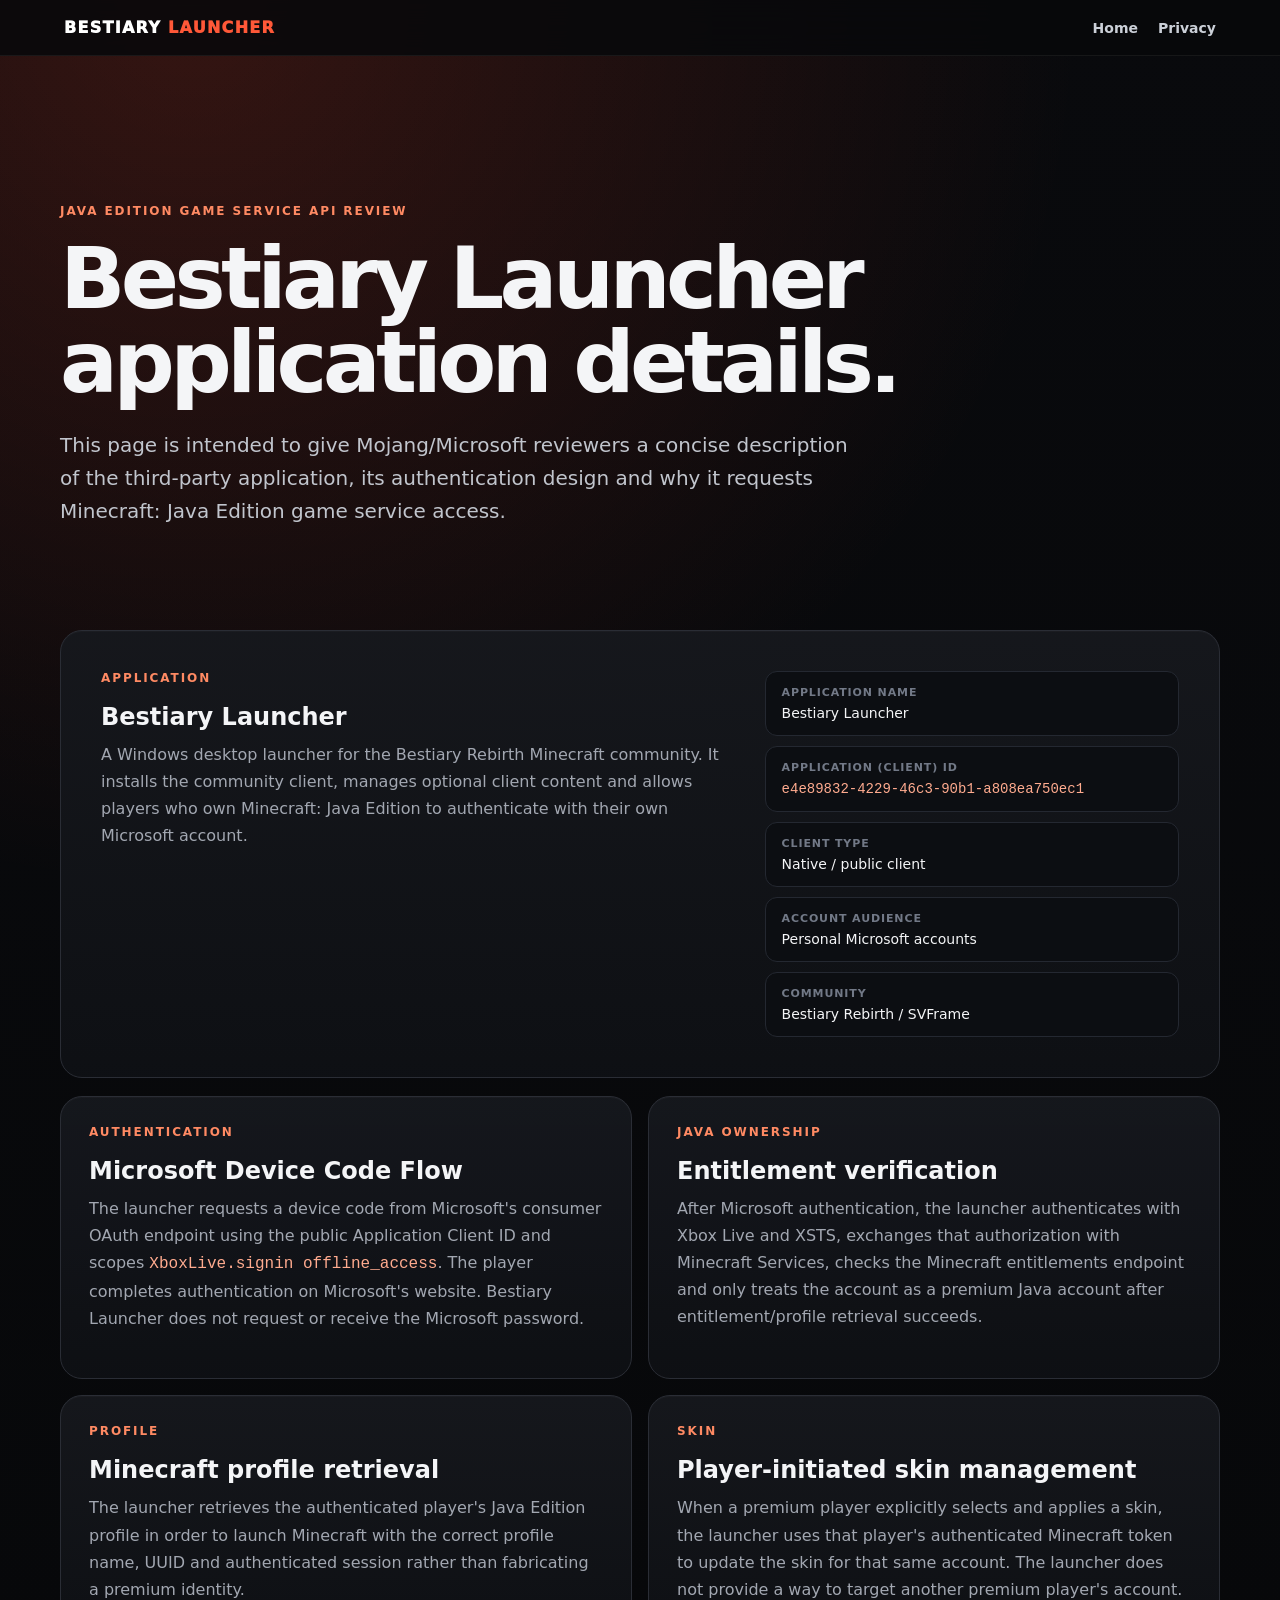
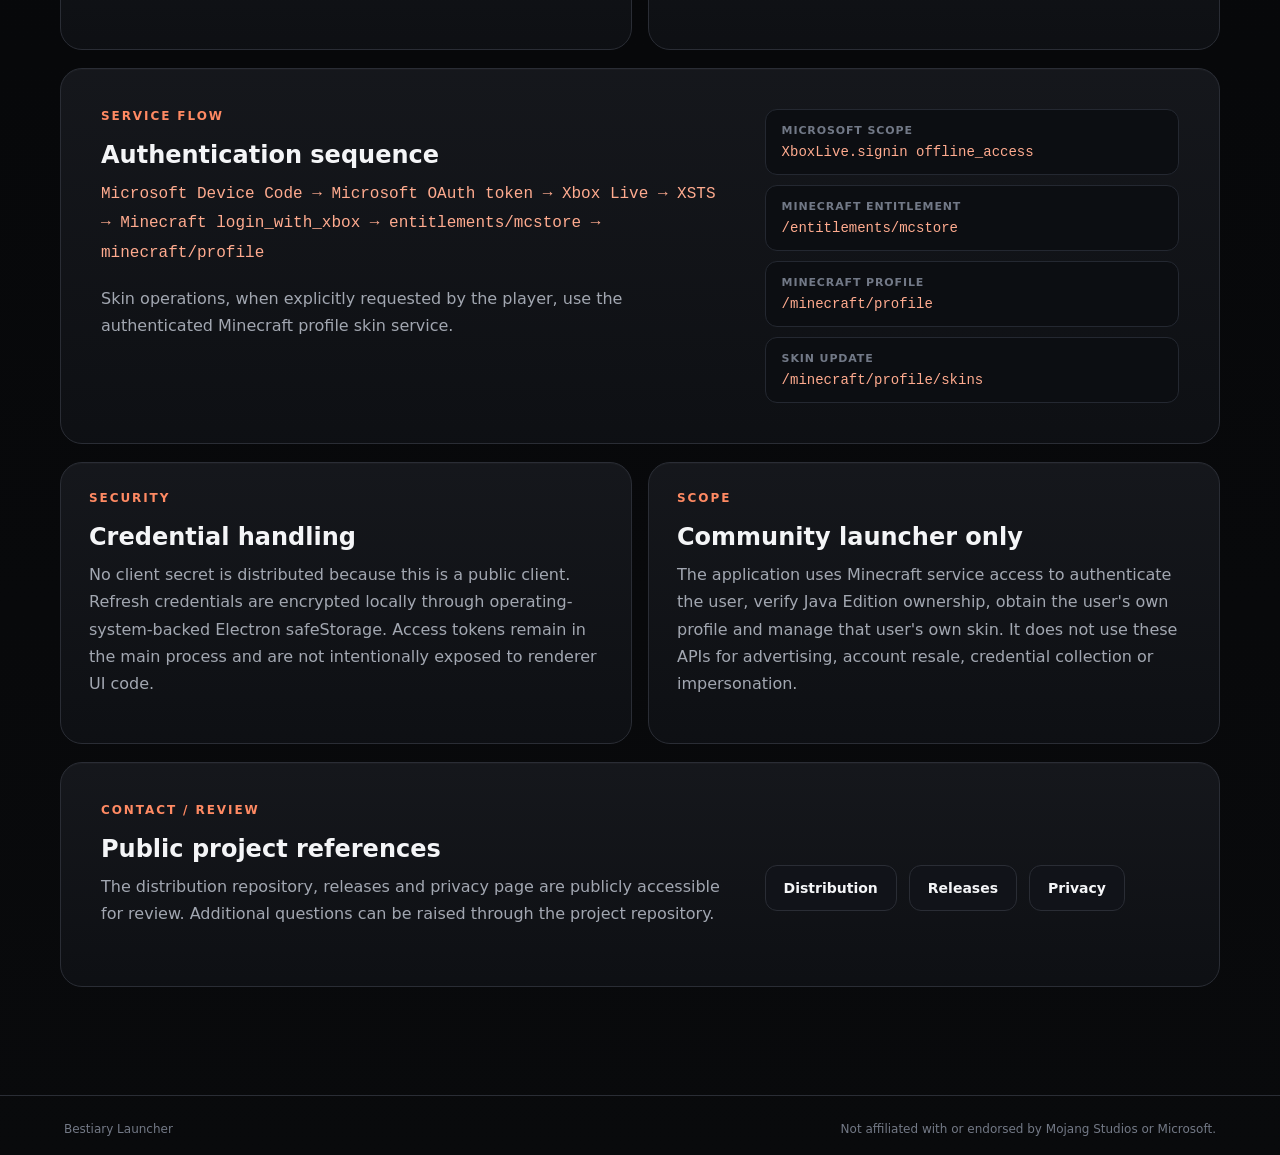
==== site/app-review.html @ 45467ce2 "Add Minecraft Java API review details" ====
<!doctype html>
<html lang="en">
<head><meta charset="utf-8"/><meta name="viewport" content="width=device-width,initial-scale=1"/><title>Java Edition API Review · Bestiary Launcher</title><link rel="stylesheet" href="styles.css"/></head>
<body>
<header class="nav"><a class="brand" href="./">BESTIARY <span>LAUNCHER</span></a><nav><a href="index.html">Home</a><a href="privacy.html">Privacy</a></nav></header>
<main>
<section class="hero"><div class="eyebrow">JAVA EDITION GAME SERVICE API REVIEW</div><h1>Bestiary Launcher application details.</h1><p class="lead">This page is intended to give Mojang/Microsoft reviewers a concise description of the third-party application, its authentication design and why it requests Minecraft: Java Edition game service access.</p></section>
<section class="panel"><div><div class="eyebrow">APPLICATION</div><h2>Bestiary Launcher</h2><p>A Windows desktop launcher for the Bestiary Rebirth Minecraft community. It installs the community client, manages optional client content and allows players who own Minecraft: Java Edition to authenticate with their own Microsoft account.</p></div><dl class="facts"><div><dt>Application name</dt><dd>Bestiary Launcher</dd></div><div><dt>Application (client) ID</dt><dd><code>e4e89832-4229-46c3-90b1-a808ea750ec1</code></dd></div><div><dt>Client type</dt><dd>Native / public client</dd></div><div><dt>Account audience</dt><dd>Personal Microsoft accounts</dd></div><div><dt>Community</dt><dd>Bestiary Rebirth / SVFrame</dd></div></dl></section>
<section class="grid two">
<article class="card"><div class="eyebrow">AUTHENTICATION</div><h2>Microsoft Device Code Flow</h2><p>The launcher requests a device code from Microsoft's consumer OAuth endpoint using the public Application Client ID and scopes <code>XboxLive.signin offline_access</code>. The player completes authentication on Microsoft's website. Bestiary Launcher does not request or receive the Microsoft password.</p></article>
<article class="card"><div class="eyebrow">JAVA OWNERSHIP</div><h2>Entitlement verification</h2><p>After Microsoft authentication, the launcher authenticates with Xbox Live and XSTS, exchanges that authorization with Minecraft Services, checks the Minecraft entitlements endpoint and only treats the account as a premium Java account after entitlement/profile retrieval succeeds.</p></article>
<article class="card"><div class="eyebrow">PROFILE</div><h2>Minecraft profile retrieval</h2><p>The launcher retrieves the authenticated player's Java Edition profile in order to launch Minecraft with the correct profile name, UUID and authenticated session rather than fabricating a premium identity.</p></article>
<article class="card"><div class="eyebrow">SKIN</div><h2>Player-initiated skin management</h2><p>When a premium player explicitly selects and applies a skin, the launcher uses that player's authenticated Minecraft token to update the skin for that same account. The launcher does not provide a way to target another premium player's account.</p></article>
</section>
<section class="panel"><div><div class="eyebrow">SERVICE FLOW</div><h2>Authentication sequence</h2><p><code>Microsoft Device Code → Microsoft OAuth token → Xbox Live → XSTS → Minecraft login_with_xbox → entitlements/mcstore → minecraft/profile</code></p><p>Skin operations, when explicitly requested by the player, use the authenticated Minecraft profile skin service.</p></div><dl class="facts"><div><dt>Microsoft scope</dt><dd><code>XboxLive.signin offline_access</code></dd></div><div><dt>Minecraft entitlement</dt><dd><code>/entitlements/mcstore</code></dd></div><div><dt>Minecraft profile</dt><dd><code>/minecraft/profile</code></dd></div><div><dt>Skin update</dt><dd><code>/minecraft/profile/skins</code></dd></div></dl></section>
<section class="grid two">
<article class="card"><div class="eyebrow">SECURITY</div><h2>Credential handling</h2><p>No client secret is distributed because this is a public client. Refresh credentials are encrypted locally through operating-system-backed Electron safeStorage. Access tokens remain in the main process and are not intentionally exposed to renderer UI code.</p></article>
<article class="card"><div class="eyebrow">SCOPE</div><h2>Community launcher only</h2><p>The application uses Minecraft service access to authenticate the user, verify Java Edition ownership, obtain the user's own profile and manage that user's own skin. It does not use these APIs for advertising, account resale, credential collection or impersonation.</p></article>
</section>
<section class="panel compact"><div><div class="eyebrow">CONTACT / REVIEW</div><h2>Public project references</h2><p>The distribution repository, releases and privacy page are publicly accessible for review. Additional questions can be raised through the project repository.</p></div><div class="hero-actions"><a class="secondary" href="https://github.com/aristheg201/bestiary-distribution">Distribution</a><a class="secondary" href="https://github.com/aristheg201/codespaces-blank/releases">Releases</a><a class="secondary" href="privacy.html">Privacy</a></div></section>
</main>
<footer><span>Bestiary Launcher</span><span>Not affiliated with or endorsed by Mojang Studios or Microsoft.</span></footer>
</body></html>
---- site/styles.css ----
:root{color-scheme:dark;--bg:#08090b;--panel:#111318;--panel2:#17191f;--text:#f4f5f7;--muted:#a2a7b1;--line:#2a2d35;--accent:#ff5838;--accent2:#ff8a63;--blue:#7ba2ff;font-family:Inter,ui-sans-serif,system-ui,-apple-system,BlinkMacSystemFont,"Segoe UI",sans-serif}*{box-sizing:border-box}html{scroll-behavior:smooth}body{margin:0;background:radial-gradient(circle at 15% 0%,rgba(255,70,40,.18),transparent 30%),linear-gradient(180deg,#090a0d,#07080a 60%,#090a0c);color:var(--text);min-height:100vh}.nav{position:sticky;top:0;z-index:5;display:flex;justify-content:space-between;align-items:center;padding:18px clamp(20px,5vw,72px);background:rgba(8,9,11,.86);backdrop-filter:blur(18px);border-bottom:1px solid rgba(255,255,255,.06)}.brand{font-weight:1000;letter-spacing:.08em;color:#fff;text-decoration:none}.brand span{color:var(--accent)}nav{display:flex;gap:20px}nav a,.card a{color:#cbd0d8;text-decoration:none;font-weight:700;font-size:14px}nav a:hover,.card a:hover{color:#fff}main{width:min(1160px,calc(100% - 36px));margin:0 auto;padding:72px 0 90px}.hero{padding:76px 0 64px;max-width:880px}.eyebrow{color:var(--accent2);font-size:12px;font-weight:900;letter-spacing:.16em;text-transform:uppercase}.hero h1{font-size:clamp(44px,7vw,86px);line-height:.98;margin:18px 0 24px;letter-spacing:-.055em}.lead{font-size:20px;line-height:1.65;color:#c1c5cd;max-width:800px}.hero-actions{display:flex;gap:12px;flex-wrap:wrap;margin-top:28px}.primary,.secondary{display:inline-flex;align-items:center;justify-content:center;min-height:46px;padding:0 18px;border-radius:12px;text-decoration:none;font-weight:900;font-size:14px}.primary{background:linear-gradient(135deg,var(--accent),#ff784e);color:#fff;box-shadow:0 12px 32px rgba(255,74,45,.22)}.secondary{border:1px solid var(--line);background:#111319;color:#f4f5f7}.notice{margin-top:28px;color:#858a95;font-size:13px}.grid{display:grid;gap:16px;margin:18px 0}.grid.three{grid-template-columns:repeat(3,minmax(0,1fr))}.grid.two{grid-template-columns:repeat(2,minmax(0,1fr))}.card,.panel{background:linear-gradient(180deg,rgba(22,24,29,.94),rgba(14,16,20,.96));border:1px solid var(--line);border-radius:22px;box-shadow:inset 0 1px 0 rgba(255,255,255,.025)}.card{padding:28px}.card>span{display:inline-flex;width:34px;height:34px;align-items:center;justify-content:center;background:rgba(255,88,56,.12);color:var(--accent2);border-radius:10px;font-size:12px;font-weight:900}.card h2,.panel h2{margin:18px 0 10px;font-size:24px}.card p,.panel p{color:var(--muted);line-height:1.7;margin:0 0 18px}.panel{display:grid;grid-template-columns:1.2fr .8fr;gap:42px;padding:40px;margin:18px 0}.panel.compact{align-items:center}.facts{margin:0;display:grid;gap:10px}.facts>div{padding:14px 16px;background:#0c0e12;border:1px solid #242831;border-radius:12px}.facts dt{color:#727987;font-size:11px;font-weight:900;text-transform:uppercase;letter-spacing:.08em}.facts dd{margin:6px 0 0;font-size:14px;word-break:break-word}code{color:#ffab8f;font-family:"SFMono-Regular",Consolas,monospace}footer{display:flex;justify-content:space-between;gap:20px;padding:26px clamp(20px,5vw,72px);border-top:1px solid var(--line);color:#737986;font-size:12px}@media(max-width:850px){nav{display:none}.grid.three,.grid.two,.panel{grid-template-columns:1fr}.panel{padding:28px}.hero{padding-top:42px}.hero h1{font-size:48px}footer{flex-direction:column}}
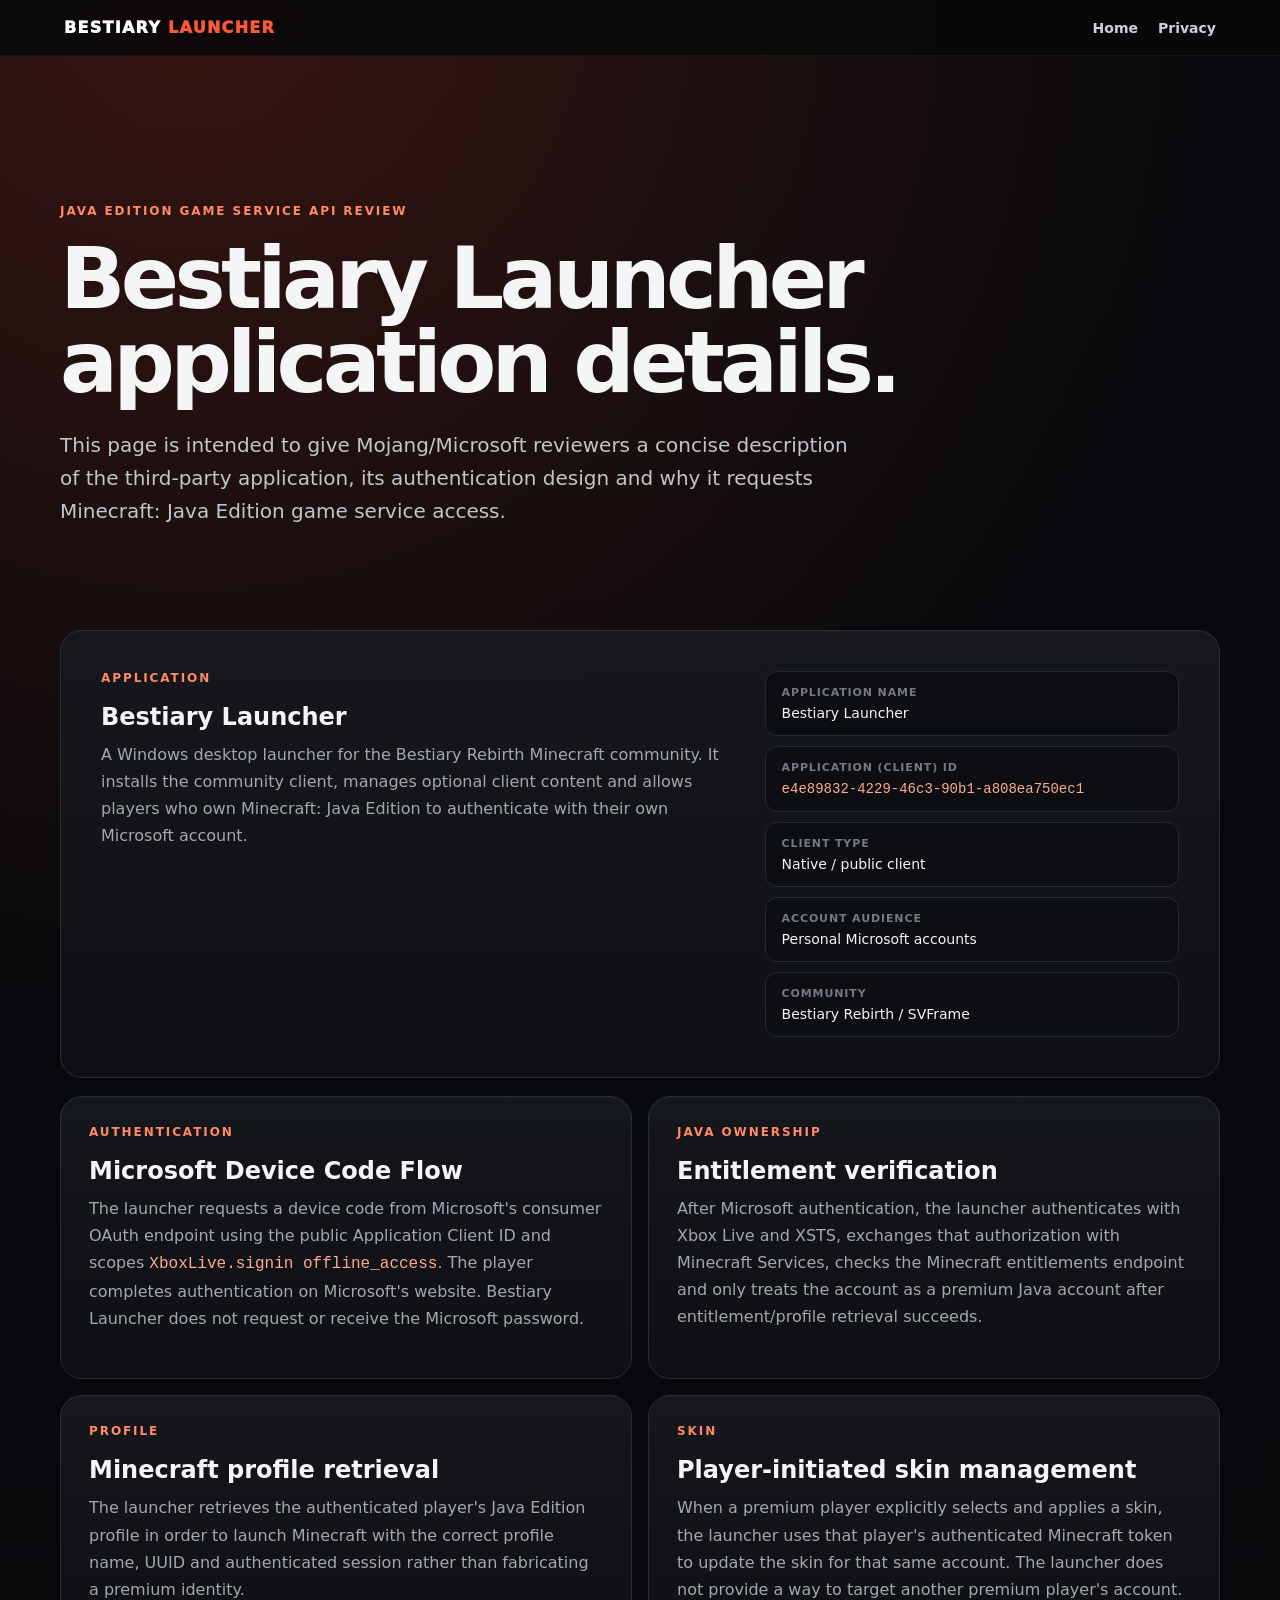
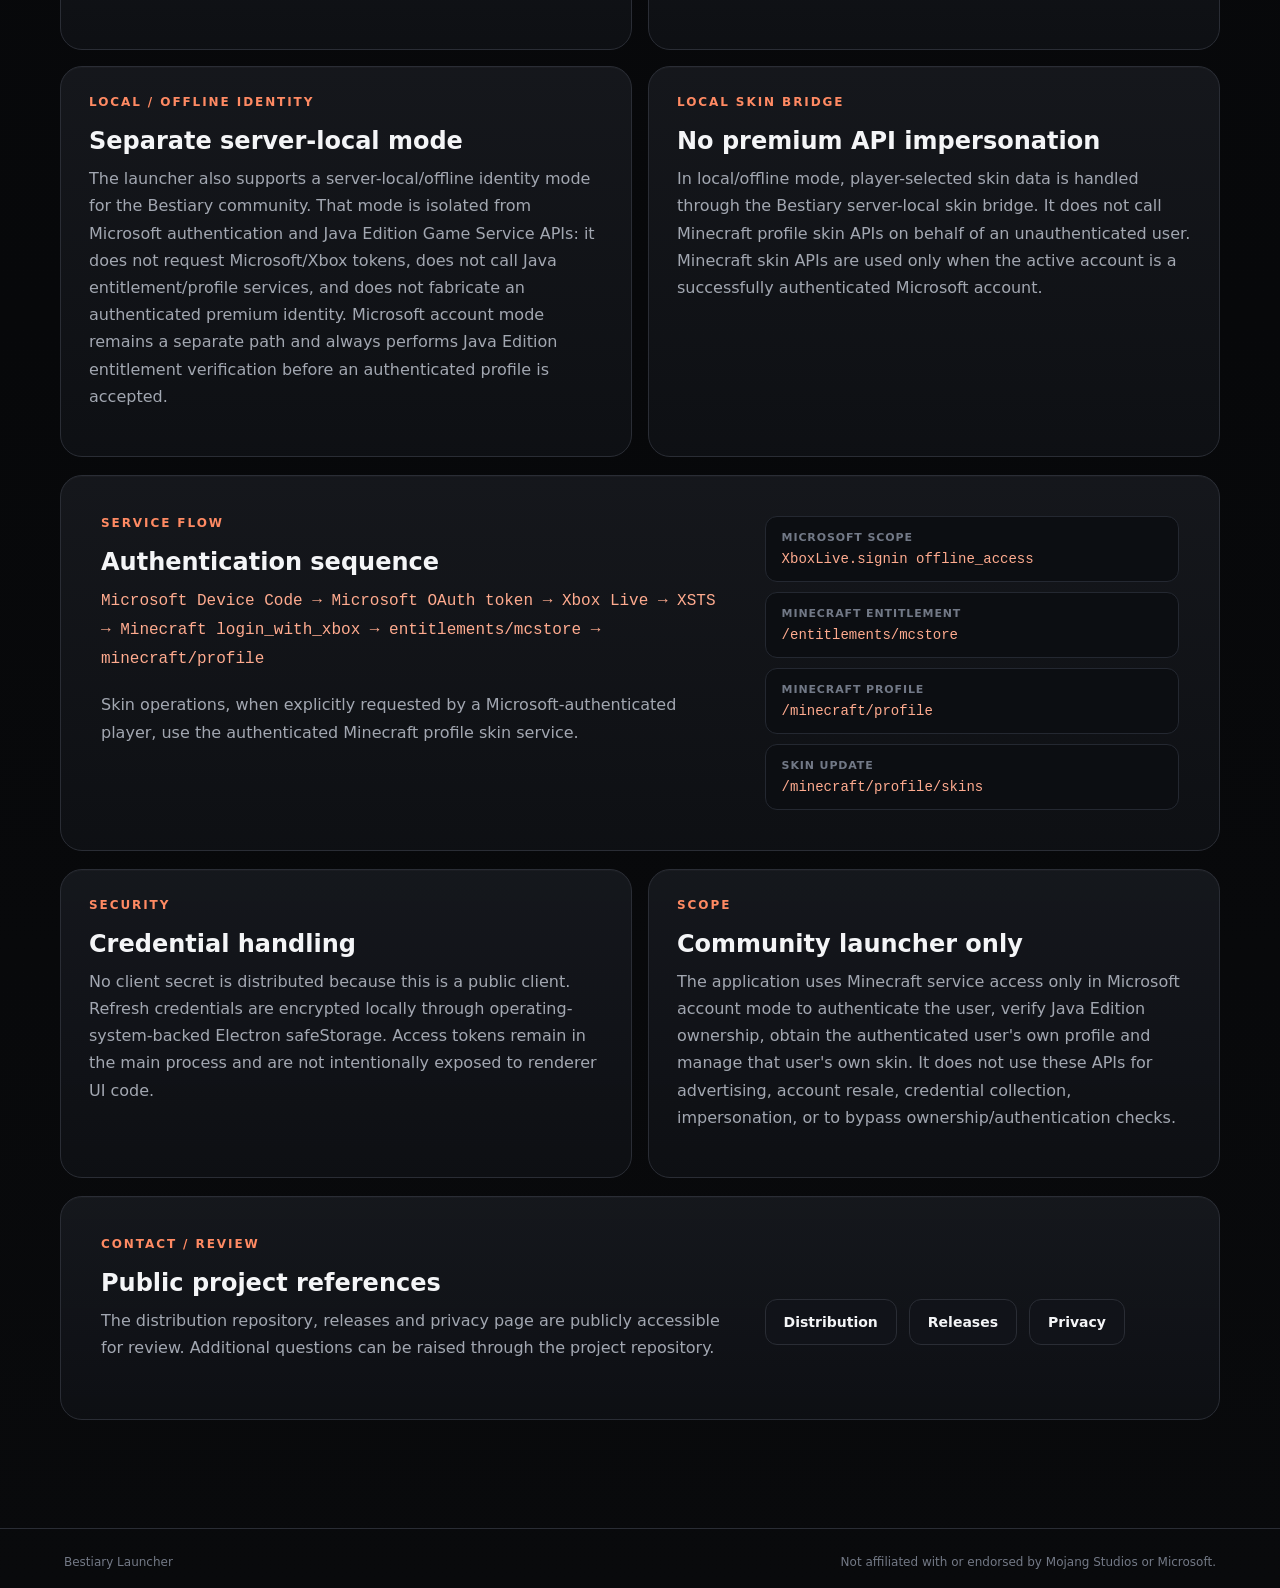
==== commit c56d5188: "Clarify local identity isolation for AppID review" ====
--- a/site/app-review.html
+++ b/site/app-review.html
@@ -11,11 +11,13 @@
 <article class="card"><div class="eyebrow">JAVA OWNERSHIP</div><h2>Entitlement verification</h2><p>After Microsoft authentication, the launcher authenticates with Xbox Live and XSTS, exchanges that authorization with Minecraft Services, checks the Minecraft entitlements endpoint and only treats the account as a premium Java account after entitlement/profile retrieval succeeds.</p></article>
 <article class="card"><div class="eyebrow">PROFILE</div><h2>Minecraft profile retrieval</h2><p>The launcher retrieves the authenticated player's Java Edition profile in order to launch Minecraft with the correct profile name, UUID and authenticated session rather than fabricating a premium identity.</p></article>
 <article class="card"><div class="eyebrow">SKIN</div><h2>Player-initiated skin management</h2><p>When a premium player explicitly selects and applies a skin, the launcher uses that player's authenticated Minecraft token to update the skin for that same account. The launcher does not provide a way to target another premium player's account.</p></article>
+<article class="card"><div class="eyebrow">LOCAL / OFFLINE IDENTITY</div><h2>Separate server-local mode</h2><p>The launcher also supports a server-local/offline identity mode for the Bestiary community. That mode is isolated from Microsoft authentication and Java Edition Game Service APIs: it does not request Microsoft/Xbox tokens, does not call Java entitlement/profile services, and does not fabricate an authenticated premium identity. Microsoft account mode remains a separate path and always performs Java Edition entitlement verification before an authenticated profile is accepted.</p></article>
+<article class="card"><div class="eyebrow">LOCAL SKIN BRIDGE</div><h2>No premium API impersonation</h2><p>In local/offline mode, player-selected skin data is handled through the Bestiary server-local skin bridge. It does not call Minecraft profile skin APIs on behalf of an unauthenticated user. Minecraft skin APIs are used only when the active account is a successfully authenticated Microsoft account.</p></article>
 </section>
-<section class="panel"><div><div class="eyebrow">SERVICE FLOW</div><h2>Authentication sequence</h2><p><code>Microsoft Device Code → Microsoft OAuth token → Xbox Live → XSTS → Minecraft login_with_xbox → entitlements/mcstore → minecraft/profile</code></p><p>Skin operations, when explicitly requested by the player, use the authenticated Minecraft profile skin service.</p></div><dl class="facts"><div><dt>Microsoft scope</dt><dd><code>XboxLive.signin offline_access</code></dd></div><div><dt>Minecraft entitlement</dt><dd><code>/entitlements/mcstore</code></dd></div><div><dt>Minecraft profile</dt><dd><code>/minecraft/profile</code></dd></div><div><dt>Skin update</dt><dd><code>/minecraft/profile/skins</code></dd></div></dl></section>
+<section class="panel"><div><div class="eyebrow">SERVICE FLOW</div><h2>Authentication sequence</h2><p><code>Microsoft Device Code → Microsoft OAuth token → Xbox Live → XSTS → Minecraft login_with_xbox → entitlements/mcstore → minecraft/profile</code></p><p>Skin operations, when explicitly requested by a Microsoft-authenticated player, use the authenticated Minecraft profile skin service.</p></div><dl class="facts"><div><dt>Microsoft scope</dt><dd><code>XboxLive.signin offline_access</code></dd></div><div><dt>Minecraft entitlement</dt><dd><code>/entitlements/mcstore</code></dd></div><div><dt>Minecraft profile</dt><dd><code>/minecraft/profile</code></dd></div><div><dt>Skin update</dt><dd><code>/minecraft/profile/skins</code></dd></div></dl></section>
 <section class="grid two">
 <article class="card"><div class="eyebrow">SECURITY</div><h2>Credential handling</h2><p>No client secret is distributed because this is a public client. Refresh credentials are encrypted locally through operating-system-backed Electron safeStorage. Access tokens remain in the main process and are not intentionally exposed to renderer UI code.</p></article>
-<article class="card"><div class="eyebrow">SCOPE</div><h2>Community launcher only</h2><p>The application uses Minecraft service access to authenticate the user, verify Java Edition ownership, obtain the user's own profile and manage that user's own skin. It does not use these APIs for advertising, account resale, credential collection or impersonation.</p></article>
+<article class="card"><div class="eyebrow">SCOPE</div><h2>Community launcher only</h2><p>The application uses Minecraft service access only in Microsoft account mode to authenticate the user, verify Java Edition ownership, obtain the authenticated user's own profile and manage that user's own skin. It does not use these APIs for advertising, account resale, credential collection, impersonation, or to bypass ownership/authentication checks.</p></article>
 </section>
 <section class="panel compact"><div><div class="eyebrow">CONTACT / REVIEW</div><h2>Public project references</h2><p>The distribution repository, releases and privacy page are publicly accessible for review. Additional questions can be raised through the project repository.</p></div><div class="hero-actions"><a class="secondary" href="https://github.com/aristheg201/bestiary-distribution">Distribution</a><a class="secondary" href="https://github.com/aristheg201/codespaces-blank/releases">Releases</a><a class="secondary" href="privacy.html">Privacy</a></div></section>
 </main>
